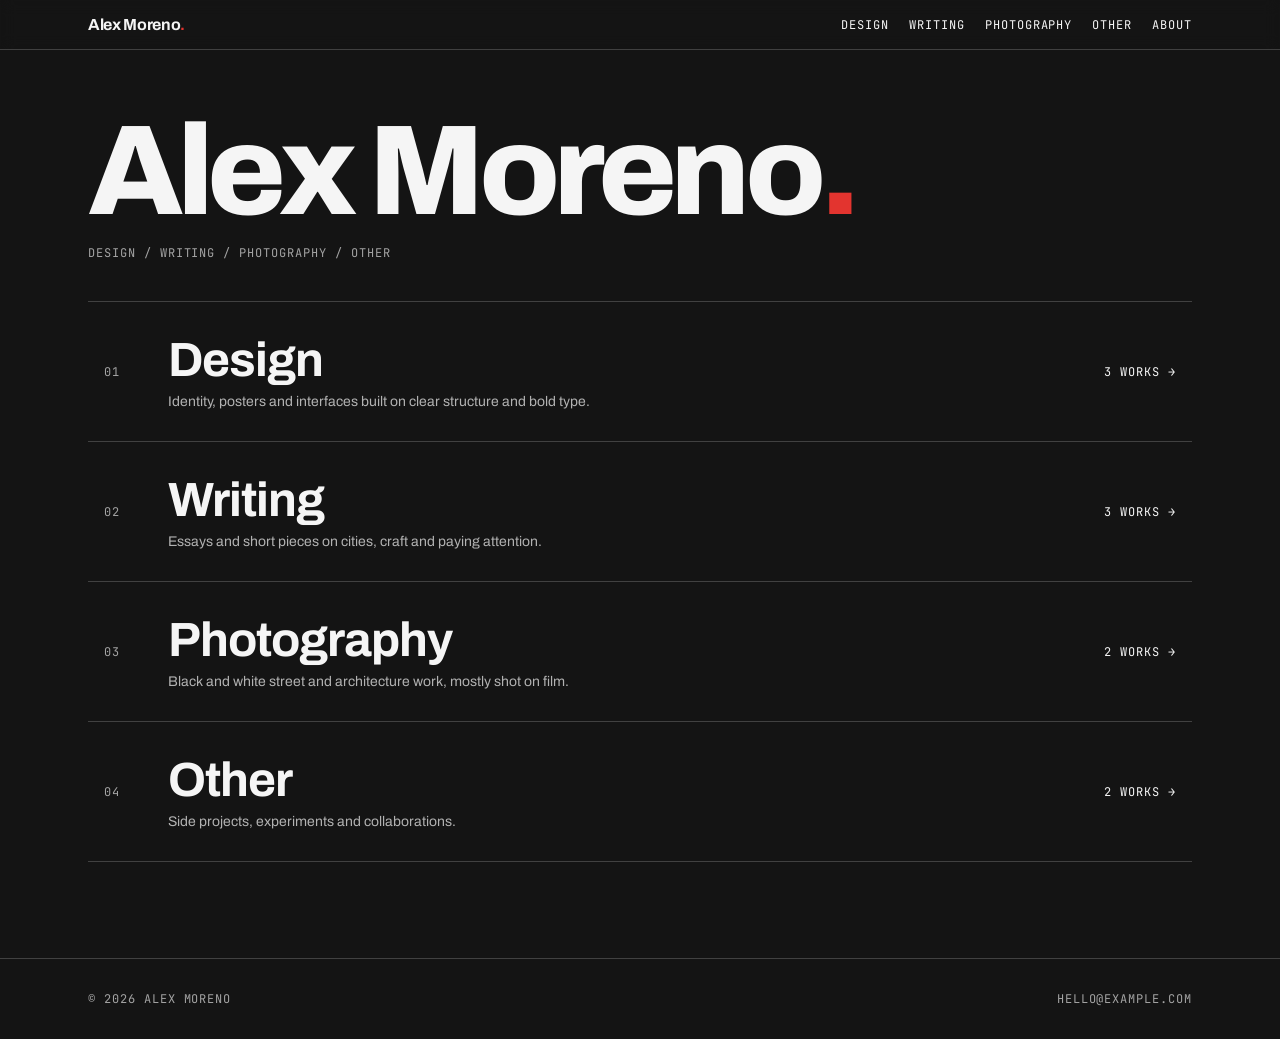
==== index.html @ 3a860627 "Add files via upload" ====
<!doctype html><html lang="en"><head><meta charset="utf-8"><meta name="viewport" content="width=device-width, initial-scale=1"><link rel="preconnect" href="https://fonts.googleapis.com"><link rel="stylesheet" href="https://fonts.googleapis.com/css2?family=Archivo:wght@400;500;700;800&family=JetBrains+Mono&display=swap"><link rel="stylesheet" href="style.css"><title>Portfolio</title><meta name="description" content="Portfolio: design, writing, photography and more."></head>
<body data-page="home"><header></header>
<main class="wrap"><section class="hero reveal"><h1><span data-owner></span><span class="red">.</span></h1><p class="label muted" id="area-names"></p></section>
<section class="areas" id="areas"></section></main>
<footer></footer><script src="data.js"></script><script src="main.js"></script></body></html>
---- style.css ----
*{box-sizing:border-box;margin:0;padding:0}
:root{--bg:#141414;--fg:#f5f5f5;--muted:#a3a3a3;--line:rgba(245,245,245,.2);--red:#e3342f;--panel:#262626}
body{background:var(--bg);color:var(--fg);font-family:"Archivo",system-ui,sans-serif;-webkit-font-smoothing:antialiased}
a{color:inherit;text-decoration:none}
::selection{background:var(--red);color:#fff}
.wrap{max-width:72rem;margin:0 auto;padding:0 1.5rem}
.label{font-family:"JetBrains Mono",monospace;font-size:.75rem;text-transform:uppercase;letter-spacing:.08em}
.muted{color:var(--muted)}.red{color:var(--red)}
header{position:sticky;top:0;z-index:10;border-bottom:1px solid var(--line);background:rgba(20,20,20,.9);backdrop-filter:blur(8px)}
header .wrap{display:flex;flex-wrap:wrap;justify-content:space-between;align-items:center;gap:1rem;padding-top:1rem;padding-bottom:1rem}
.logo{font-weight:700;letter-spacing:-.02em}
nav{display:flex;flex-wrap:wrap;gap:1.25rem}
nav a:hover,nav a.active{color:var(--red)}
footer{border-top:1px solid var(--line)}
footer .wrap{display:flex;justify-content:space-between;padding-top:2rem;padding-bottom:2rem}
footer a:hover{color:var(--red)}
.reveal{animation:reveal .7s cubic-bezier(.2,.7,.2,1) both}
@keyframes reveal{from{opacity:0;transform:translateY(16px)}to{opacity:1;transform:none}}
.hero{padding:4rem 0 2.5rem}
.hero h1{font-size:clamp(3.5rem,11vw,8rem);font-weight:800;line-height:.9;letter-spacing:-.05em}
.hero p{margin-top:1rem}
.areas{border-top:1px solid var(--line);padding-bottom:6rem}
.area{display:grid;grid-template-columns:3rem 1fr auto;align-items:baseline;gap:1rem;border-bottom:1px solid var(--line);padding:2rem 1rem;transition:background .2s,color .2s}
.area:hover{background:var(--fg);color:var(--bg)}
.area:hover .num{color:var(--red)}
.area h2{font-size:clamp(1.9rem,5vw,3rem);font-weight:700;letter-spacing:-.02em}
.area p{margin-top:.5rem;max-width:32rem;font-size:.875rem;opacity:.7}
.page-head{padding:5rem 0}
.page-head h1{margin-top:1rem;font-size:clamp(3rem,8vw,4.5rem);font-weight:800;letter-spacing:-.05em}
.page-head .intro{margin-top:1.5rem;max-width:36rem;font-size:1.125rem}
.grid{display:grid;gap:3.5rem 2rem;border-top:1px solid var(--line);padding:3rem 0 6rem}
@media(min-width:768px){.grid{grid-template-columns:1fr 1fr}.about{grid-template-columns:1fr 1.4fr}}
.thumb{aspect-ratio:4/5;overflow:hidden;background:var(--panel)}
.thumb img{width:100%;height:100%;object-fit:cover;filter:grayscale(1);transition:transform .7s}
.item:hover .thumb img{transform:scale(1.05)}
.thumb.text{display:flex;align-items:flex-end;padding:1.5rem;background:var(--fg);color:var(--bg);font-size:2.25rem;font-weight:700;line-height:1;letter-spacing:-.02em}
.item-row{margin-top:1rem;display:flex;justify-content:space-between;align-items:baseline;gap:1rem}
.item h2{font-size:1.25rem;font-weight:700;transition:color .2s}
.item:hover h2{color:var(--red)}
.item p{margin-top:.25rem;font-size:.875rem}
.about{display:grid;gap:3rem;padding:5rem 1.5rem}
.about h1{margin-top:1rem;font-size:clamp(3rem,8vw,4.5rem);font-weight:800;letter-spacing:-.05em}
.about .body{font-size:1.125rem;line-height:1.65}
.about .body>*+*{margin-top:1.5rem}
.contact{border-top:1px solid var(--line);padding-top:1.5rem}
.contact a{display:block;margin-top:.5rem;font-size:1.875rem;font-weight:700}
.contact a:hover{color:var(--red)}
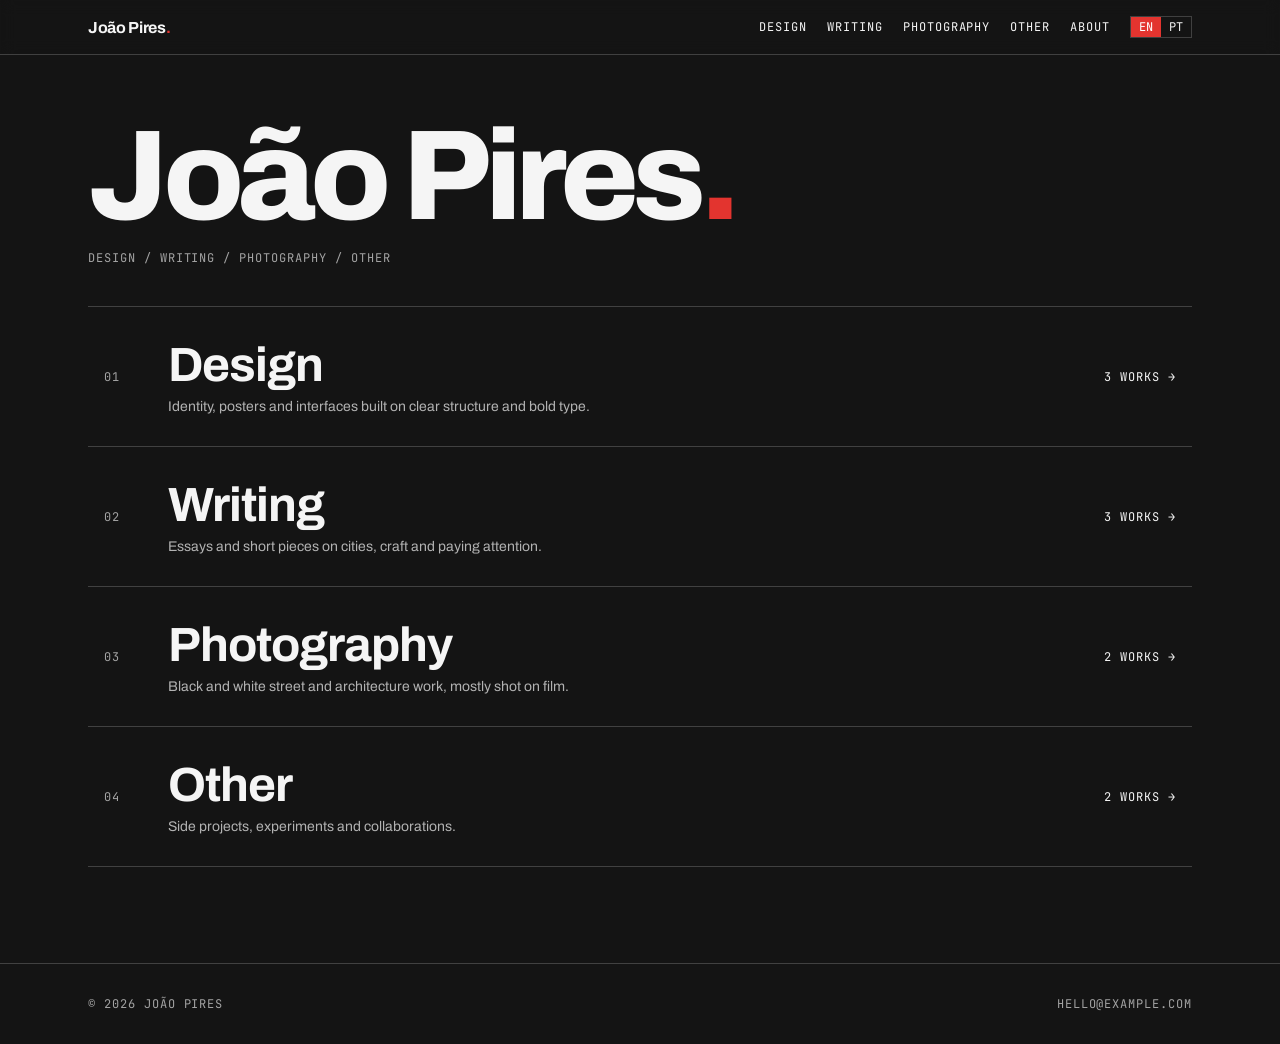
==== commit 36c61332: "Add files via upload" ====
--- a/index.html
+++ b/index.html
@@ -1,5 +1,5 @@
-<!doctype html><html lang="en"><head><meta charset="utf-8"><meta name="viewport" content="width=device-width, initial-scale=1"><link rel="preconnect" href="https://fonts.googleapis.com"><link rel="stylesheet" href="https://fonts.googleapis.com/css2?family=Archivo:wght@400;500;700;800&family=JetBrains+Mono&display=swap"><link rel="stylesheet" href="style.css"><title>Portfolio</title><meta name="description" content="Portfolio: design, writing, photography and more."></head>
+<!doctype html><html lang="en"><head><meta charset="utf-8"><meta name="viewport" content="width=device-width, initial-scale=1"><link rel="preconnect" href="https://fonts.googleapis.com"><link rel="stylesheet" href="https://fonts.googleapis.com/css2?family=Archivo:wght@400;500;700;800&family=JetBrains+Mono&display=swap"><link rel="stylesheet" href="style.css"><title>João Pires — Portfolio</title><meta name="description" content="Portfolio of João Pires: design, writing, photography and more."></head>
 <body data-page="home"><header></header>
-<main class="wrap"><section class="hero reveal"><h1><span data-owner></span><span class="red">.</span></h1><p class="label muted" id="area-names"></p></section>
+<main class="wrap"><section class="hero reveal"><h1><span id="hero-name">João Pires</span><span class="red">.</span></h1><p class="label muted" id="area-names"></p></section>
 <section class="areas" id="areas"></section></main>
 <footer></footer><script src="data.js"></script><script src="main.js"></script></body></html>
--- a/style.css
+++ b/style.css
@@ -45,3 +45,8 @@
 .contact{border-top:1px solid var(--line);padding-top:1.5rem}
 .contact a{display:block;margin-top:.5rem;font-size:1.875rem;font-weight:700}
 .contact a:hover{color:var(--red)}
+nav{align-items:center}
+.lang{display:inline-flex;border:1px solid var(--line,#333)}
+.lang button{background:none;border:0;color:inherit;font:inherit;padding:2px 8px;cursor:pointer}
+.lang button:hover{color:var(--red)}
+.lang button.on{background:var(--red);color:#fff}
